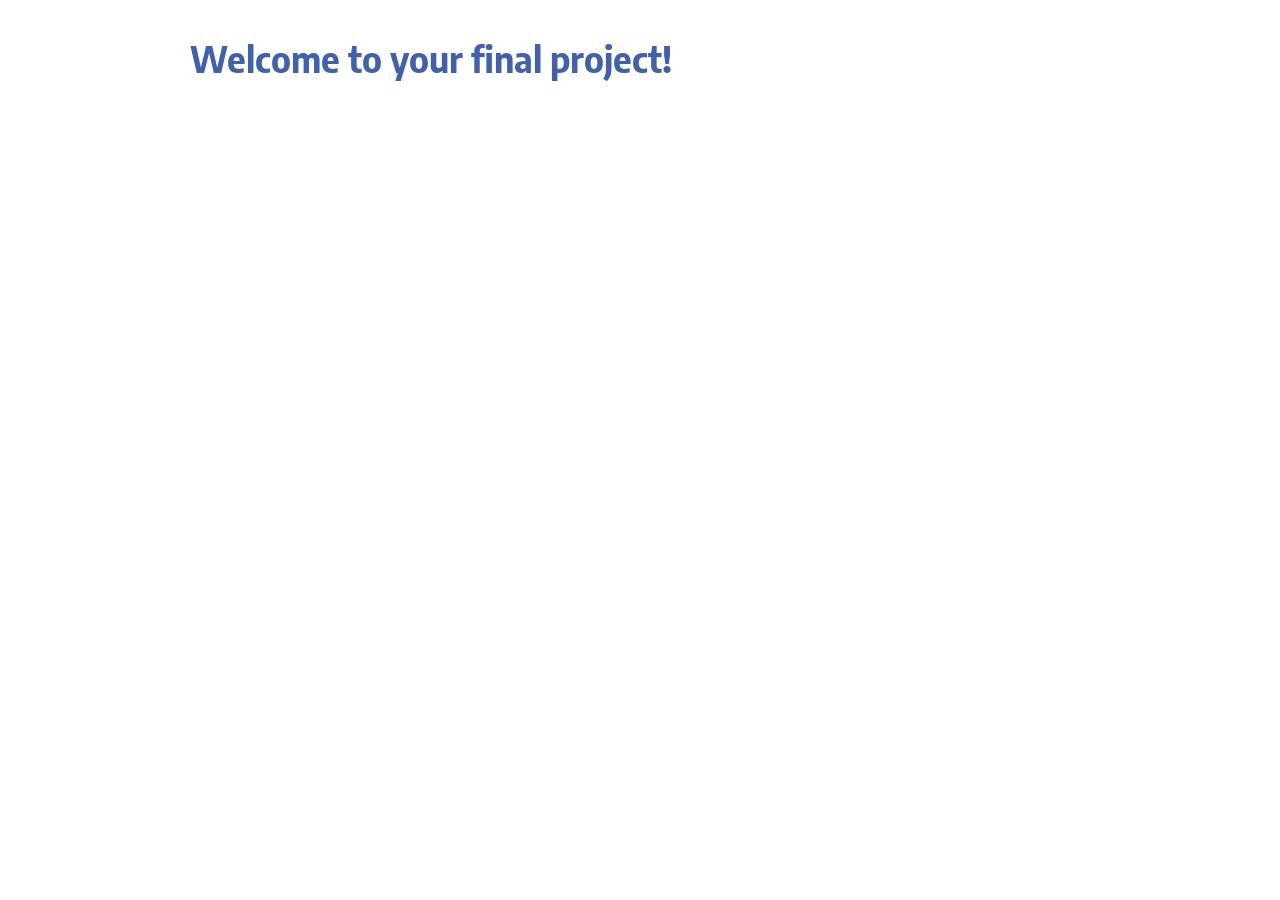
==== index.html @ f46af699 "Initialize gh-pages" ====
<!doctype html><html lang="en"><head><meta charset="utf-8"><meta http-equiv="X-UA-Compatible" content="IE=edge"><meta name="viewport" content="width=device-width,initial-scale=1"><meta name="description" content="Update your description here"/><title>Update your title here</title><link rel="shortcut icon" href="/images/favicons/favicon.ico"><link rel="icon" type="image/png" sizes="16x16" href="/images/favicons/favicon-16x16.png"><link rel="icon" type="image/png" sizes="32x32" href="/images/favicons/favicon-32x32.png"><link rel="manifest" href="/images/favicons/manifest.json"><meta name="mobile-web-app-capable" content="yes"><meta name="theme-color" content="#fff"><meta name="application-name" content="Student Site Boilerplate"><link rel="apple-touch-icon" sizes="57x57" href="/images/favicons/apple-touch-icon-57x57.png"><link rel="apple-touch-icon" sizes="60x60" href="/images/favicons/apple-touch-icon-60x60.png"><link rel="apple-touch-icon" sizes="72x72" href="/images/favicons/apple-touch-icon-72x72.png"><link rel="apple-touch-icon" sizes="76x76" href="/images/favicons/apple-touch-icon-76x76.png"><link rel="apple-touch-icon" sizes="114x114" href="/images/favicons/apple-touch-icon-114x114.png"><link rel="apple-touch-icon" sizes="120x120" href="/images/favicons/apple-touch-icon-120x120.png"><link rel="apple-touch-icon" sizes="144x144" href="/images/favicons/apple-touch-icon-144x144.png"><link rel="apple-touch-icon" sizes="152x152" href="/images/favicons/apple-touch-icon-152x152.png"><link rel="apple-touch-icon" sizes="167x167" href="/images/favicons/apple-touch-icon-167x167.png"><link rel="apple-touch-icon" sizes="180x180" href="/images/favicons/apple-touch-icon-180x180.png"><link rel="apple-touch-icon" sizes="1024x1024" href="/images/favicons/apple-touch-icon-1024x1024.png"><meta name="apple-mobile-web-app-capable" content="yes"><meta name="apple-mobile-web-app-status-bar-style" content="black-translucent"><meta name="apple-mobile-web-app-title" content="Student Site Boilerplate"><meta name="viewport" content="width=device-width,initial-scale=1"><link href="style.a7c01fe86505acb54447.css" rel="stylesheet"></head><body><main class="content-container"><h1 class="page-heading">Welcome to your final project!</h1></main><script src="main.f0ea4228673b4ac65ea8.js"></script></body></html>
---- style.a7c01fe86505acb54447.css ----
@import url(https://fonts.googleapis.com/css2?family=Encode+Sans&family=Encode+Sans+Semi+Condensed:wght@700&display=swap);html{line-height:1.15;-webkit-text-size-adjust:100%}body{margin:0}main{display:block}h1{font-size:2em;margin:.67em 0}hr{box-sizing:content-box;height:0;overflow:visible}pre{font-family:monospace,monospace;font-size:1em}a{background-color:transparent}abbr[title]{border-bottom:none;text-decoration:underline;-webkit-text-decoration:underline dotted;text-decoration:underline dotted}b,strong{font-weight:bolder}code,kbd,samp{font-family:monospace,monospace;font-size:1em}small{font-size:80%}sub,sup{font-size:75%;line-height:0;position:relative;vertical-align:baseline}sub{bottom:-.25em}sup{top:-.5em}img{border-style:none}button,input,optgroup,select,textarea{font-family:inherit;font-size:100%;line-height:1.15;margin:0}button,input{overflow:visible}button,select{text-transform:none}[type=button],[type=reset],[type=submit],button{-webkit-appearance:button}[type=button]::-moz-focus-inner,[type=reset]::-moz-focus-inner,[type=submit]::-moz-focus-inner,button::-moz-focus-inner{border-style:none;padding:0}[type=button]:-moz-focusring,[type=reset]:-moz-focusring,[type=submit]:-moz-focusring,button:-moz-focusring{outline:1px dotted ButtonText}fieldset{padding:.35em .75em .625em}legend{box-sizing:border-box;color:inherit;display:table;max-width:100%;padding:0;white-space:normal}progress{vertical-align:baseline}textarea{overflow:auto}[type=checkbox],[type=radio]{box-sizing:border-box;padding:0}[type=number]::-webkit-inner-spin-button,[type=number]::-webkit-outer-spin-button{height:auto}[type=search]{-webkit-appearance:textfield;outline-offset:-2px}[type=search]::-webkit-search-decoration{-webkit-appearance:none}::-webkit-file-upload-button{-webkit-appearance:button;font:inherit}details{display:block}summary{display:list-item}[hidden],template{display:none}body{font-family:Encode Sans,sans-serif;font-size:18px;line-height:1.5}h1,h2,h3,h4,h5,h6,strong{font-family:Encode Sans Semi Condensed,sans-serif;line-height:1.3;margin-top:0}a,h1{color:#1b6e97}aside{font-size:.8em}ol,ul{padding-left:2em}.content-container{margin:0 auto;max-width:900px;padding:1em}@media screen and (min-width:768px){.content-container{display:grid;grid-gap:3em;grid-template-columns:repeat(3,1fr);padding:2em 1em 5em}}.page-heading{grid-column:span 3}.introduction{grid-column:span 2;grid-row:span 2}.promotion{background:#f2f4fa;border:1px solid #4261ab;padding:2em}.page-heading{color:#ab424a}@media screen and (min-width:500px){.page-heading{color:#dd7c00}}@media screen and (min-width:768px){.page-heading{color:#3b975f}}@media screen and (min-width:1200px){.page-heading{color:#4261ab}}
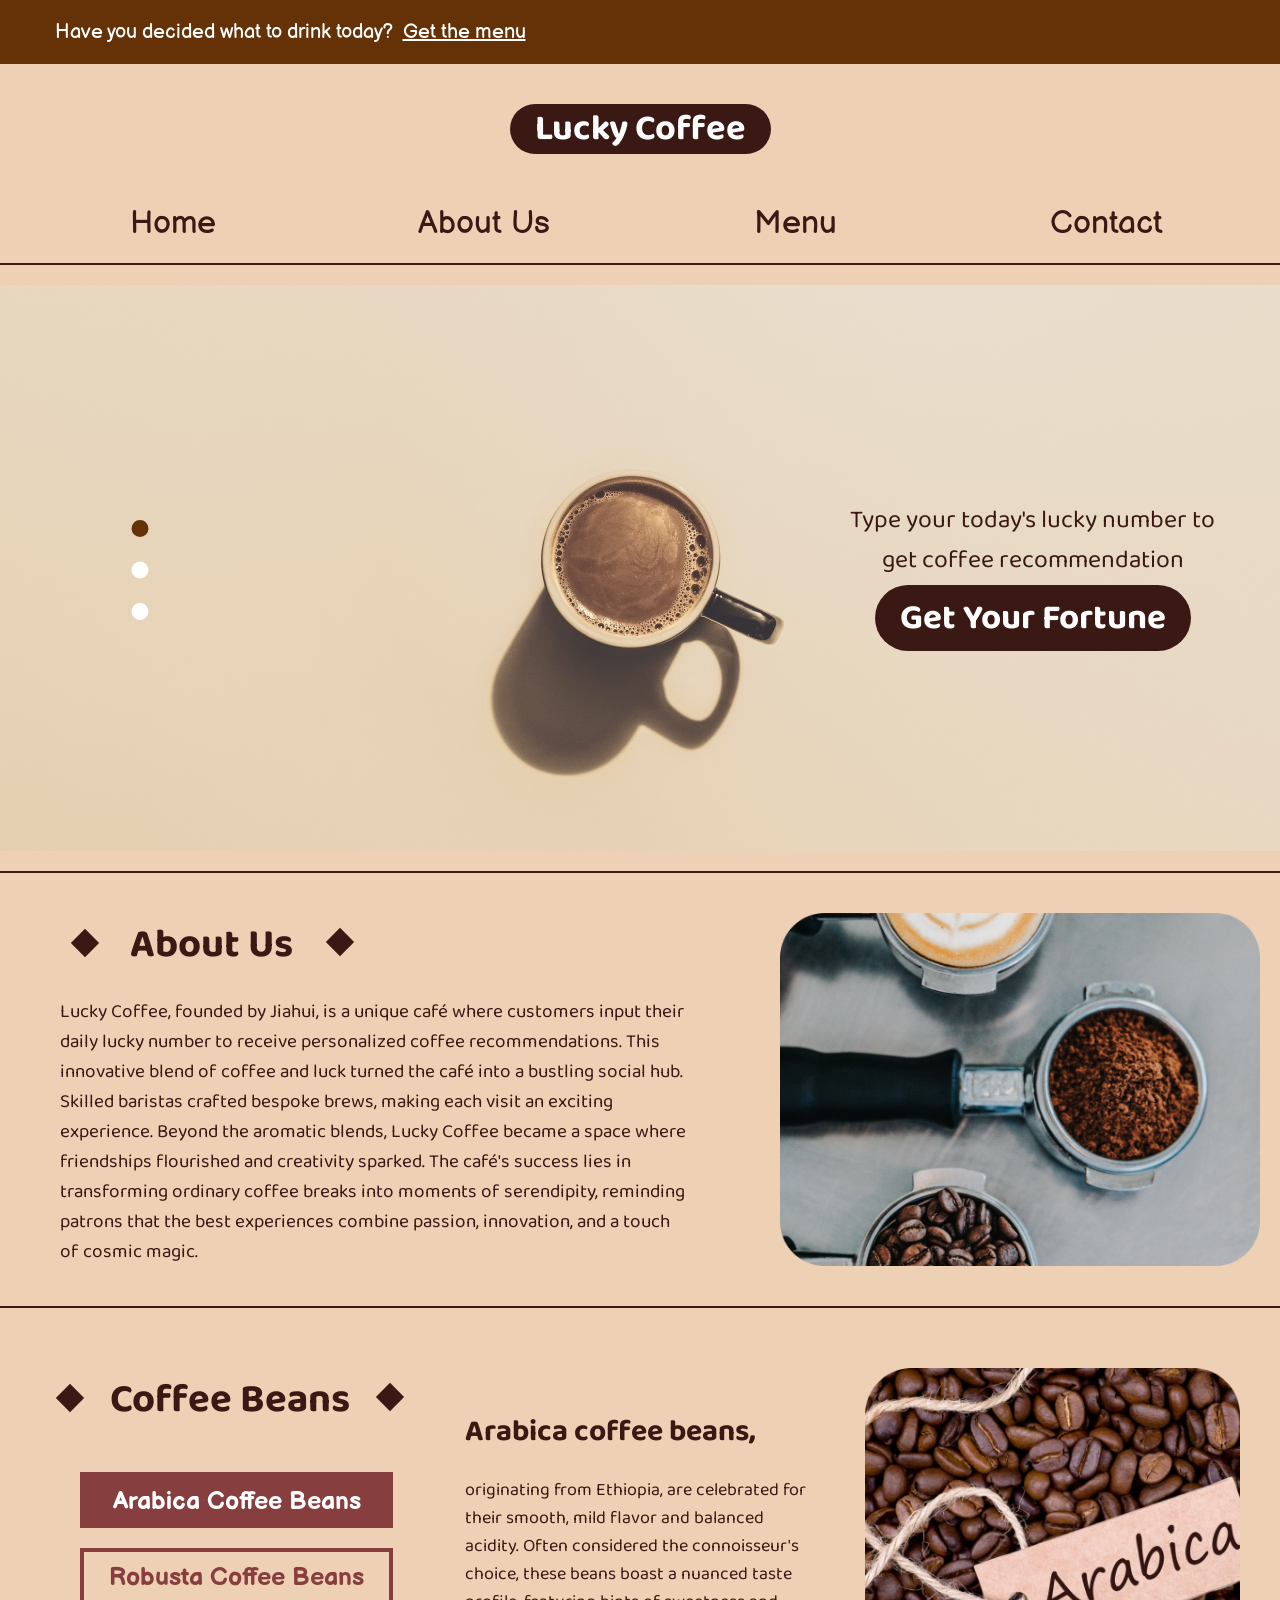
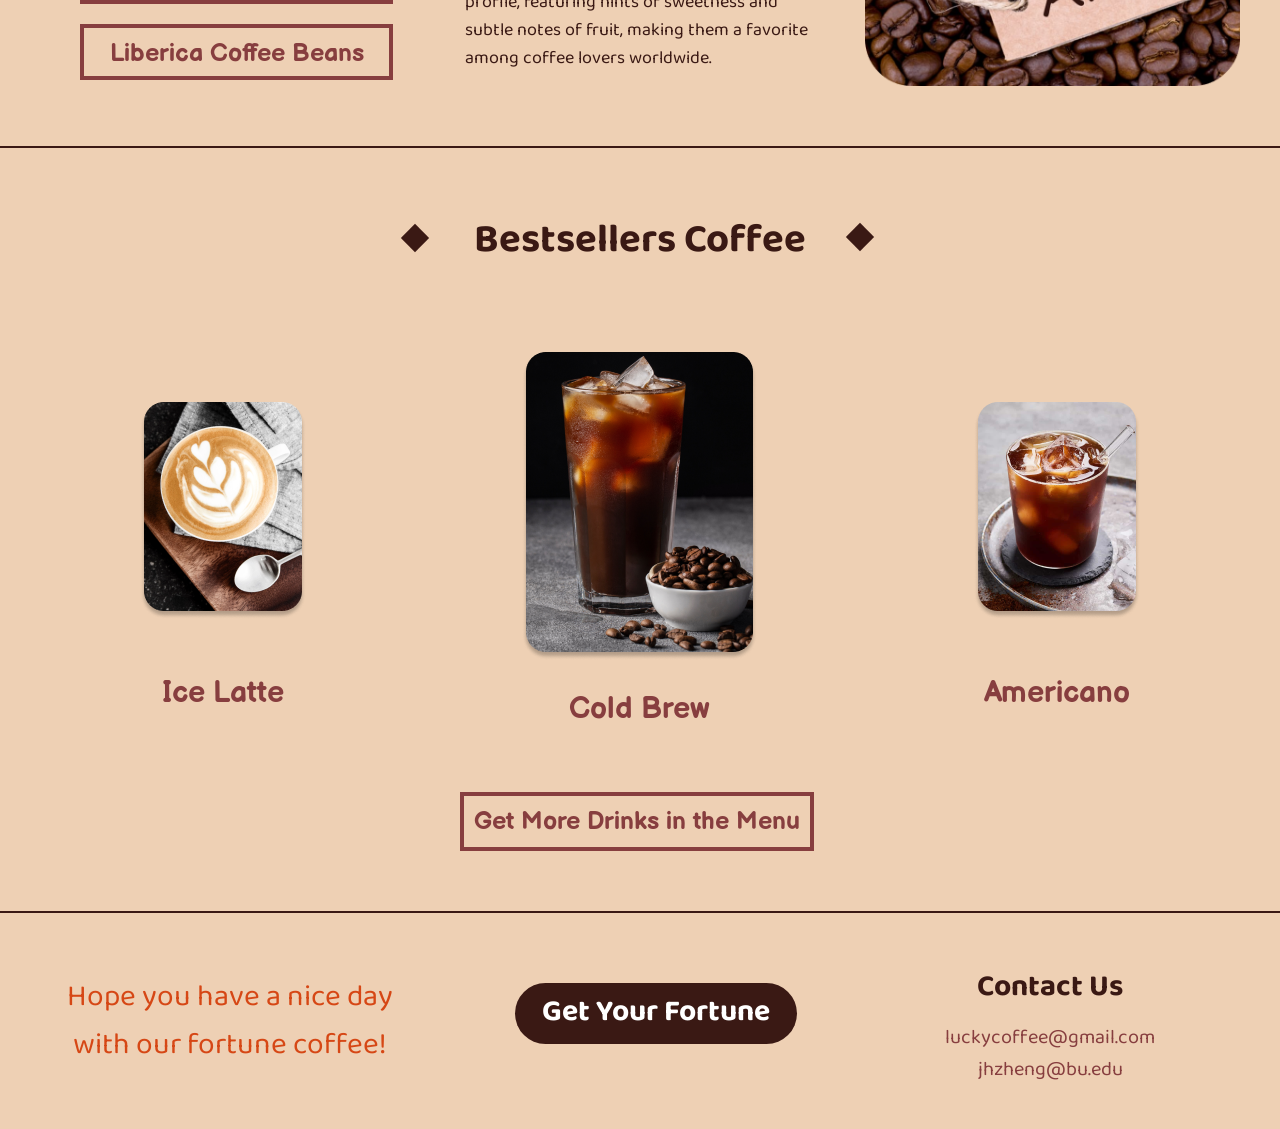
==== commit 800aee4d: "Updates" ====
--- a/index.html
+++ b/index.html
@@ -1 +1,195 @@
-<!doctype html><html lang="en"><head><meta charset="utf-8"><meta http-equiv="X-UA-Compatible" content="IE=edge"><meta name="viewport" content="width=device-width,initial-scale=1"><meta name="description" content="Update your description here"/><title>Update your title here</title><link rel="shortcut icon" href="/images/favicons/favicon.ico"><link rel="icon" type="image/png" sizes="16x16" href="/images/favicons/favicon-16x16.png"><link rel="icon" type="image/png" sizes="32x32" href="/images/favicons/favicon-32x32.png"><link rel="manifest" href="/images/favicons/manifest.json"><meta name="mobile-web-app-capable" content="yes"><meta name="theme-color" content="#fff"><meta name="application-name" content="Student Site Boilerplate"><link rel="apple-touch-icon" sizes="57x57" href="/images/favicons/apple-touch-icon-57x57.png"><link rel="apple-touch-icon" sizes="60x60" href="/images/favicons/apple-touch-icon-60x60.png"><link rel="apple-touch-icon" sizes="72x72" href="/images/favicons/apple-touch-icon-72x72.png"><link rel="apple-touch-icon" sizes="76x76" href="/images/favicons/apple-touch-icon-76x76.png"><link rel="apple-touch-icon" sizes="114x114" href="/images/favicons/apple-touch-icon-114x114.png"><link rel="apple-touch-icon" sizes="120x120" href="/images/favicons/apple-touch-icon-120x120.png"><link rel="apple-touch-icon" sizes="144x144" href="/images/favicons/apple-touch-icon-144x144.png"><link rel="apple-touch-icon" sizes="152x152" href="/images/favicons/apple-touch-icon-152x152.png"><link rel="apple-touch-icon" sizes="167x167" href="/images/favicons/apple-touch-icon-167x167.png"><link rel="apple-touch-icon" sizes="180x180" href="/images/favicons/apple-touch-icon-180x180.png"><link rel="apple-touch-icon" sizes="1024x1024" href="/images/favicons/apple-touch-icon-1024x1024.png"><meta name="apple-mobile-web-app-capable" content="yes"><meta name="apple-mobile-web-app-status-bar-style" content="black-translucent"><meta name="apple-mobile-web-app-title" content="Student Site Boilerplate"><meta name="viewport" content="width=device-width,initial-scale=1"><link href="style.a7c01fe86505acb54447.css" rel="stylesheet"></head><body><main class="content-container"><h1 class="page-heading">Welcome to your final project!</h1></main><script src="main.f0ea4228673b4ac65ea8.js"></script></body></html>+<!DOCTYPE html>
+<html lang="en">
+
+<head>
+	<meta charset="utf-8">
+	<meta http-equiv="X-UA-Compatible" content="IE=edge">
+	<meta name="viewport" content="width=device-width, initial-scale=1">
+	<meta name="description" content="Update your description here" />
+	<title>Lucky Coffee</title>
+	<!--
+		This is where you should link your CSS file.
+	-->
+	<link rel="stylesheet" href="css/style.css">
+</head>
+
+<body>
+	<main class="content-container">
+
+		<!-- This is main page content -->
+
+		<p class="question">Have you decided what to drink today?
+			<a class="link-getthemenu" href="menu.html">Get the menu</a>
+		</p>
+
+		<div class="logo-container">
+			<h1 class="logo">Lucky Coffee</h1>
+		</div>
+
+		<section class="navigation">
+			<nav>
+				<a href="index.html">Home</a>
+			</nav>
+			<nav>
+				<a href="#page-aboutus">About Us</a>
+			</nav>
+			<nav>
+				<a href="menu.html">Menu</a>
+			</nav>
+			<nav>
+				<a href="#page-contactus">Contact</a>
+			</nav>
+		</section>
+
+		<div class="long-line"></div>
+
+		<section class="type">
+			<p class="guidance">Type your today's lucky number to get coffee recommendation</p>
+			<h1 class="fortune">
+				<a class="link-fortune" href="question games.html">Get Your Fortune</a>
+			</h1>
+		</section>
+
+		<div class="image-container">
+			<img class="img-coffee1" src="images/coffee1.png"
+				alt="the first rolling picture presenting coffee on the center" id="coffee1">
+
+			<div class="switch-button" id="switchButton">
+				<!-- Get the code from figma dev mode -->
+				<svg class="circles" xmlns="http://www.w3.org/2000/svg" width="10" height="59" viewBox="0 0 10 59"
+					fill="none">
+					<circle id="circle1" cx="5" cy="5" r="5" transform="matrix(-1 0 0 1 10 0)" fill="#653208" />
+					<circle id="circle3" cx="5" cy="5" r="5" transform="matrix(-1 0 0 1 10 49)" fill="white" />
+					<circle id="circle2" cx="5" cy="5" r="5" transform="matrix(-1 0 0 1 10 24.5)" fill="white" />
+				</svg>
+
+			</div>
+		</div>
+
+		<div class="long-line"></div>
+
+		<section class="aboutus-img">
+			<section class="aboutus-p">
+				<div id="page-aboutus">
+					<h1 class="about-us">About Us</h1>
+				</div>
+				<p class="story">Lucky Coffee, founded by Jiahui, is a unique café where customers input their daily lucky
+					number to
+					receive
+					personalized coffee recommendations. This innovative blend of coffee and luck turned the café into a
+					bustling social hub. Skilled baristas crafted bespoke brews, making each visit an exciting experience.
+					Beyond the aromatic blends, Lucky Coffee became a space where friendships flourished and creativity
+					sparked.
+					The café's success lies in transforming ordinary coffee breaks into moments of serendipity, reminding
+					patrons that the best experiences combine passion, innovation, and a touch of cosmic magic.</p>
+			</section>
+
+			<img class="img-coffeepowder" src="images/coffee powder.png" alt="coffee powder on wooden table">
+		</section>
+
+		<div class="long-line"></div>
+
+		<section class="beans-img">
+
+			<section class="beansname">
+				<h1 class="coffee-beans">Coffee Beans</h1>
+				<section class="beansname-sub">
+					<h2 class="arabica" id="Arabica">Arabica Coffee Beans</h2>
+					<h2 class="robusta" id="Robusta">Robusta Coffee Beans</h2>
+					<h2 class="liberica" id="Liberica">Liberica Coffee Beans</h2>
+				</section>
+			</section>
+
+			<div id="arabicaintro-img">
+				<section class="beansintro-img">
+					<section class="beansintro">
+						<p class="p-a-title">Arabica coffee beans,</p>
+						<p class="p-arabica">originating from Ethiopia, are celebrated for their smooth, mild flavor and
+							balanced
+							acidity. Often considered the connoisseur's choice, these beans boast a nuanced taste profile,
+							featuring
+							hints of sweetness and subtle notes of fruit, making them a favorite among coffee lovers worldwide.
+						</p>
+					</section>
+					<img class="img-arabicabeans" src="images/arabica beans.png" alt="arabica coffee beans">
+				</section>
+			</div>
+
+			<div id="robustaintro-img">
+				<section class="beansintro-img">
+					<section class="beansintro">
+						<p class="p-a-title">Robusta coffee beans,</p>
+						<p class="p-arabica">predominantly grown in Africa and Southeast Asia, are known for their robust,
+							strong flavor and higher caffeine content compared to Arabica beans. With a slightly bitter taste
+							and earthy notes, Robusta beans are commonly used in espresso blends, adding depth and a lingering,
+							bold finish to the brew.
+						</p>
+					</section>
+					<img class="img-arabicabeans" src="images/robusta beans.png" alt="robusta coffee beans">
+				</section>
+			</div>
+
+			<div id="libericaintro-img">
+				<section class="beansintro-img">
+					<section class="beansintro">
+						<p class="p-a-title">Liberica coffee beans,</p>
+						<p class="p-arabica">originating from West Africa, have a distinct flavor profile characterized by
+							woody and smoky notes. Unlike the more common Arabica and Robusta beans, Liberica beans have an
+							irregular shape and a unique taste that appeals to those seeking a different coffee experience.
+						</p>
+					</section>
+					<img class="img-arabicabeans" src="images/liberica beans.png" alt="liberica coffee beans">
+				</section>
+			</div>
+		</section>
+
+		<div class="long-line"></div>
+
+		<h1 class="bestsellers">Bestsellers Coffee</h1>
+
+		<section class="latte-coldbrew-americano">
+			<section class="latte">
+				<img src="images/latte.png" alt="ice latte on the table">
+				<h2 class="latte">Ice Latte</h2>
+			</section>
+
+			<section class="coldbrew">
+				<img src="images/cold brew.png" alt="cold brew on the table">
+				<h2 class="cold brew">Cold Brew</h2>
+			</section>
+
+			<section class="americano">
+				<img src="images/americano.png" alt="americano on the table">
+				<h2 class="americano">Americano</h2>
+			</section>
+		</section>
+
+		<p class="get-menu">
+			<a class="link-menu" href="menu.html">Get More Drinks in the Menu</a>
+		</p>
+
+		<div class="long-line"></div>
+
+		<section class="bottom-contact">
+			<p class="hope">Hope you have a nice day with our fortune coffee!</p>
+			<h1 class="bottom-fortune">
+				<a class="link-fortune" href="question games.html">Get Your Fortune</a>
+			</h1>
+			<section class="bottom-contactus">
+				<div id="page-contactus">
+					<h1 class="contact-us">Contact Us</h1>
+				</div>
+				<p class="info1">luckycoffee@gmail.com</p>
+				<p class="info2">jhzheng@bu.edu</p>
+			</section>
+		</section>
+
+	</main>
+	<!--
+		This is where you should link your JS file.
+	-->
+	<script src="js/scripts.js"></script>
+
+</body>
+
+</html>
--- a/css/style.css
+++ b/css/style.css
@@ -0,0 +1,860 @@
+/* Get the instruction from Professor lecture */
+@import url('https://fonts.googleapis.com/css2?family=Baloo+2:wght@400;800&family=Balsamiq+Sans&display=swap');
+
+* {
+	box-sizing: border-box
+}
+
+body {
+	background-color: #EED0B4;
+	margin: 0;
+}
+
+.question {
+	background-color: #653208;
+	padding: 20px;
+	color: #FFF;
+	text-align: center;
+	font-family: "Balsamiq Sans", sans-serif;
+	font-size: 10px;
+	font-style: normal;
+	font-weight: 400;
+	line-height: normal;
+	display: flex;
+	justify-content: center;
+	align-items: center;
+	gap: 10px;
+	margin: 0;
+}
+
+.logo-container {
+	text-align: center;
+}
+
+.logo {
+	color: #FFF;
+	text-align: center;
+	font-family: 'Baloo 2', sans-serif;
+	font-size: 20px;
+	font-style: normal;
+	font-weight: 700;
+	line-height: 20px;
+
+	/* 133.333% */
+	display: inline-block;
+	background-color: #3A1914;
+	border-radius: 50px;
+	margin: 0;
+	padding: 5px 15px;
+	margin-top: 10px;
+}
+
+.navigation {
+	color: #3A1914;
+	text-align: center;
+	font-family: "Balsamiq Sans", sans-serif;
+	font-size: 15px;
+	font-style: normal;
+	font-weight: 400;
+	line-height: normal;
+	flex-direction: row;
+	display: grid;
+	grid-template-columns: 1fr 1fr 1fr 1fr;
+	grid-gap: 10px;
+	margin-left: 0;
+	padding: 20px;
+}
+
+a {
+	text-decoration: none;
+	color: #3A1914;
+}
+
+.link-getthemenu {
+	color: #FFF;
+	text-decoration-line: underline;
+}
+
+.long-line {
+	width: 100%;
+	height: 2px;
+	background-color: #3A1914;
+}
+
+img {
+	max-width: 100%;
+}
+
+.img-coffee1 {
+	display: flex;
+	align-items: center;
+	padding-top: 20px;
+	padding-bottom: 20px;
+}
+
+p {
+	color: #3A1914;
+	font-family: 'Baloo 2', sans-serif;
+	font-size: 20px;
+	font-style: normal;
+	font-weight: 400;
+	line-height: normal;
+}
+
+.guidance {
+	text-align: center;
+	font-size: 10px;
+	font-style: normal;
+	font-weight: 400;
+	line-height: 12px;
+
+	/* 120% */
+	margin: 0;
+	margin-bottom: 5px;
+}
+
+.fortune {
+	color: #FFF;
+	text-align: center;
+	font-family: 'Baloo 2', sans-serif;
+	font-size: 13px;
+	font-style: normal;
+	font-weight: 700;
+	line-height: normal;
+	display: inline-block;
+	background-color: #3A1914;
+	border-radius: 50px;
+	padding: 5px 10px;
+	margin: 0;
+}
+
+.circles {
+	position: absolute;
+	top: 215px;
+	left: 20px;
+}
+
+.type {
+	position: absolute;
+	width: 85px;
+	top: 190px;
+	left: 220px;
+}
+
+.about-us {
+	color: #3A1914;
+	text-align: center;
+	font-family: 'Baloo 2', sans-serif;
+	font-size: 20px;
+	font-style: normal;
+	font-weight: 700;
+	line-height: normal;
+	margin: 0;
+	margin-bottom: 15px;
+	margin-top: 15px;
+}
+
+.about-us::before {
+	content: "";
+	display: block;
+	width: 10px;
+	height: 10px;
+	background: #3A1914;
+	position: relative;
+	top: 20px;
+	left: 90px;
+	z-index: -1;
+	transform: rotate(-45deg);
+}
+
+.about-us::after {
+	content: "";
+	display: block;
+	width: 10px;
+	height: 10px;
+	background: #3A1914;
+	position: relative;
+	top: -23px;
+	left: 220px;
+	z-index: -1;
+	transform: rotate(-45deg);
+}
+
+.story {
+	font-size: 13px;
+	margin: 0;
+	padding-left: 20px;
+	padding-right: 20px;
+}
+
+.img-coffeepowder {
+	margin-top: 20px;
+	margin-bottom: 20px;
+}
+
+.coffee-beans {
+	color: #3A1914;
+	text-align: center;
+	font-family: 'Baloo 2', sans-serif;
+	font-size: 20px;
+	font-style: normal;
+	font-weight: 700;
+	line-height: normal;
+	margin: 0;
+	margin-bottom: 15px;
+	margin-top: 15px;
+}
+
+.coffee-beans::before {
+	content: "";
+	display: block;
+	width: 10px;
+	height: 10px;
+	background: #3A1914;
+	position: relative;
+	top: 19px;
+	left: 75px;
+	z-index: -1;
+	transform: rotate(-45deg);
+}
+
+.coffee-beans::after {
+	content: "";
+	display: block;
+	width: 10px;
+	height: 10px;
+	background: #3A1914;
+	position: relative;
+	top: -23px;
+	left: 235px;
+	z-index: -1;
+	transform: rotate(-45deg);
+}
+
+.arabica {
+	color: #FFF;
+	text-align: center;
+	font-family: "Balsamiq Sans", sans-serif;
+	font-size: 20px;
+	font-style: normal;
+	font-weight: 700;
+	line-height: normal;
+	display: inline-block;
+	border: 4px solid var(--brown-red, #873E3F);
+	background: #873E3F;
+	width: 268.286px;
+	height: 48px;
+	padding: 10px;
+	margin: 0;
+	margin-left: 25px;
+	margin-bottom: 20px;
+}
+
+.robusta {
+	color: #873E3F;
+	text-align: center;
+	font-family: "Balsamiq Sans", sans-serif;
+	font-size: 20px;
+	font-style: normal;
+	font-weight: 700;
+	line-height: normal;
+	display: inline-block;
+	border: 4px solid var(--brown-red, #873E3F);
+	background: #EED0B4;
+	width: 268.286px;
+	height: 48px;
+	padding: 10px;
+	margin: 0;
+	margin-left: 25px;
+	margin-bottom: 20px;
+}
+
+.liberica {
+	color: #873E3F;
+	text-align: center;
+	font-family: "Balsamiq Sans", sans-serif;
+	font-size: 20px;
+	font-style: normal;
+	font-weight: 700;
+	line-height: normal;
+	display: inline-block;
+	border: 4px solid var(--brown-red, #873E3F);
+	background: #EED0B4;
+	width: 268.286px;
+	height: 48px;
+	padding: 10px;
+	margin: 0;
+	margin-left: 25px;
+	margin-bottom: 20px;
+}
+
+.p-a-title {
+	font-size: 20px;
+	font-weight: 700;
+	margin: 0;
+	padding-left: 20px;
+	padding-right: 20px;
+}
+
+.p-arabica {
+	font-size: 13px;
+	margin: 0;
+	padding-left: 20px;
+	padding-right: 20px;
+}
+
+.img-arabicabeans {
+	margin-top: 20px;
+	margin-bottom: 20px;
+}
+
+.bestsellers {
+	color: #3A1914;
+	text-align: center;
+	font-family: 'Baloo 2', sans-serif;
+	font-size: 20px;
+	font-style: normal;
+	font-weight: 700;
+	line-height: normal;
+	margin: 0;
+	margin-bottom: 15px;
+	margin-top: 15px;
+}
+
+.bestsellers::before {
+	content: "";
+	display: block;
+	width: 10px;
+	height: 10px;
+	background: #3A1914;
+	position: relative;
+	top: 20px;
+	left: 50px;
+	z-index: -1;
+	transform: rotate(-45deg);
+}
+
+.bestsellers::after {
+	content: "";
+	display: block;
+	width: 10px;
+	height: 10px;
+	background: #3A1914;
+	position: relative;
+	top: -23px;
+	left: 260px;
+	z-index: -1;
+	transform: rotate(-45deg);
+}
+
+.latte-coldbrew-americano {
+	color: #873E3F;
+	text-align: center;
+	font-family: "Balsamiq Sans", sans-serif;
+	font-size: 10px;
+	font-style: normal;
+	font-weight: 700;
+	line-height: normal;
+	flex-direction: row;
+	display: grid;
+	grid-template-columns: 1fr 1fr 1fr;
+	grid-gap: 10px;
+	padding: 20px;
+}
+
+.get-menu {
+	color: #873E3F;
+	text-align: center;
+	font-family: "Balsamiq Sans", sans-serif;
+	font-size: 15px;
+	font-style: normal;
+	font-weight: 700;
+	line-height: normal;
+	display: inline-block;
+	border: 4px solid var(--brown-red, #873E3F);
+	background: #EED0B4;
+	padding: 10px;
+	margin-left: 45px;
+	margin-top: 20px;
+	margin-bottom: 20px;
+}
+
+.link-menu {
+	color: #873E3F;
+}
+
+.bottom-contact {
+	text-align: center;
+	font-family: 'Baloo 2', sans-serif;
+	font-size: 20px;
+	font-style: normal;
+	font-weight: 400;
+	line-height: normal;
+	padding-left: 20px;
+	padding-right: 20px;
+}
+
+.link-fortune {
+	color: #FFF;
+}
+
+.hope {
+	color: #D64715;
+}
+
+.bottom-fortune {
+	color: #FFF;
+	font-weight: 700;
+	display: inline-block;
+	background-color: #3A1914;
+	border-radius: 50px;
+	padding: 5px 20px;
+	margin: 0;
+}
+
+.contact-us {
+	color: #3A1914;
+	margin-top: 20px;
+	margin-bottom: 10px;
+}
+
+.info1 {
+	color: #873E3F;
+	font-size: 15px;
+	margin: 0;
+}
+
+.info2 {
+	color: #873E3F;
+	font-size: 15px;
+	margin: 0;
+}
+
+@media (width >=843px) {
+	.question {
+		font-size: 18px;
+		margin-left: -350px;
+	}
+
+	.logo {
+		font-size: 30px;
+		margin: 0;
+		padding-top: 10px;
+		padding-bottom: 10px;
+		margin-top: 20px;
+		margin-bottom: 10px;
+	}
+
+	.navigation {
+		font-size: 20px;
+		grid-gap: 5px;
+	}
+
+	.guidance {
+		font-size: 20px;
+		margin: 0;
+		margin-bottom: 5px;
+		line-height: normal;
+	}
+
+	.fortune {
+		font-size: 25px;
+		padding-left: 15px;
+		padding-right: 15px;
+		margin-left: 25px;
+	}
+
+	.circles {
+		position: absolute;
+		top: 380px;
+		left: 50px;
+	}
+
+
+	.type {
+		position: absolute;
+		width: 270px;
+		top: 360px;
+		left: 550px;
+	}
+
+	.about-us {
+		text-align: left;
+		font-size: 25px;
+		margin: 0;
+		margin-left: 60px;
+	}
+
+	.about-us::before {
+		width: 15px;
+		height: 15px;
+		position: relative;
+		top: 25px;
+		left: -30px;
+	}
+
+	.about-us::after {
+		width: 15px;
+		height: 15px;
+		position: relative;
+		top: -30px;
+		left: 120px;
+	}
+
+	.aboutus-img {
+		flex-direction: row;
+		display: grid;
+		grid-template-columns: 1fr 1fr;
+		grid-gap: 30px;
+		margin-left: 10px;
+		padding: 20px;
+	}
+
+	.coffee-beans {
+		font-size: 25px;
+		margin-bottom: 0;
+		margin-top: 20px;
+	}
+
+	.coffee-beans::before {
+		width: 15px;
+		height: 15px;
+		position: relative;
+		top: 25px;
+		left: 310px;
+	}
+
+	.coffee-beans::after {
+		width: 15px;
+		height: 15px;
+		position: relative;
+		top: -30px;
+		left: 518px;
+	}
+
+	.beansname-sub {
+		flex-direction: row;
+		display: grid;
+		grid-template-columns: 1fr 1fr 1fr;
+		grid-gap: 5px;
+		padding: 20px;
+		margin-left: 30px;
+	}
+
+	.arabica {
+		font-size: 18px;
+		width: 224px;
+		height: 40.077px;
+		padding: 5px;
+		margin: 0;
+	}
+
+	.robusta {
+		font-size: 18px;
+		width: 224px;
+		height: 40.077px;
+		padding: 5px;
+		margin: 0;
+	}
+
+	.liberica {
+		font-size: 18px;
+		width: 224px;
+		height: 40.077px;
+		padding: 5px;
+		margin: 0;
+	}
+
+	.beansintro-img {
+		flex-direction: row;
+		display: grid;
+		grid-template-columns: 1fr 1fr;
+		grid-gap: 30px;
+		padding: 20px;
+	}
+
+	.beansintro {
+		margin-top: 60px;
+	}
+
+	.p-arabica {
+		font-size: 18px;
+		margin: 0;
+		padding-left: 20px;
+		padding-right: 20px;
+	}
+
+	.bestsellers {
+		font-size: 25px;
+		margin-top: 20px;
+		margin-bottom: 20px;
+	}
+
+	.bestsellers::before {
+		width: 15px;
+		height: 15px;
+		position: relative;
+		top: 25px;
+		left: 280px;
+	}
+
+	.bestsellers::after {
+		width: 15px;
+		height: 15px;
+		position: relative;
+		top: -30px;
+		left: 548px;
+	}
+
+	.latte {
+		margin-top: 50px;
+	}
+
+	.americano {
+		margin-top: 50px;
+	}
+
+	.get-menu {
+		margin-left: 305px;
+		margin-bottom: 40px;
+	}
+
+	.bottom-contact {
+		flex-direction: row;
+		display: grid;
+		grid-template-columns: 1fr 1fr 1fr;
+		grid-gap: 30px;
+		padding: 20px;
+		padding-top: 30px;
+		padding-bottom: 30px;
+	}
+
+	.bottom-fortune {
+		font-size: 25px;
+		width: 237px;
+		height: 51.266px;
+		margin-top: 30px;
+		margin-left: 10px;
+	}
+
+}
+
+@media (width >=1280px) {
+	.question {
+		font-size: 20px;
+		margin-left: -700px;
+	}
+
+	.logo {
+		font-size: 36px;
+		padding: 15px 25px;
+		margin-top: 40px;
+		margin-bottom: 30px;
+	}
+
+	.navigation {
+		font-size: 32px;
+	}
+
+	.type {
+		position: absolute;
+		width: 365px;
+		top: 500px;
+		left: 850px;
+	}
+
+	.guidance {
+		font-size: 25px;
+	}
+
+	.fortune {
+		font-size: 35px;
+		padding-left: 25px;
+		padding-right: 25px;
+	}
+
+	.circles {
+		width: 100px;
+		height: 100px;
+		position: absolute;
+		top: 520px;
+		left: 90px;
+	}
+
+	.about-us {
+		text-align: left;
+		font-size: 40px;
+		margin: 0;
+		margin-left: 100px;
+	}
+
+	.about-us::before {
+		width: 20px;
+		height: 20px;
+		position: relative;
+		top: 40px;
+		left: -55px;
+	}
+
+	.about-us::after {
+		width: 20px;
+		height: 20px;
+		position: relative;
+		top: -45px;
+		left: 200px;
+	}
+
+	.story {
+		font-size: 19px;
+		margin-left: 10px;
+		margin-right: 40px;
+	}
+
+	.aboutus-img {
+		flex-direction: row;
+		display: grid;
+		grid-template-columns: 1.5fr 1fr;
+		grid-gap: 30px;
+		margin-left: 10px;
+		padding: 20px;
+	}
+
+	.coffee-beans {
+		font-size: 40px;
+	}
+
+	.coffee-beans::before {
+		width: 20px;
+		height: 20px;
+		position: relative;
+		top: 40px;
+		left: 30px;
+	}
+
+	.coffee-beans::after {
+		width: 20px;
+		height: 20px;
+		position: relative;
+		top: -45px;
+		left: 350px;
+	}
+
+	.beansname-sub {
+		display: block;
+		margin: 0;
+	}
+
+	.arabica {
+		font-size: 25px;
+		width: 313px;
+		height: 56px;
+		padding: 10px;
+		margin-left: 30px;
+		margin-bottom: 20px;
+	}
+
+	.robusta {
+		font-size: 25px;
+		width: 313px;
+		height: 56px;
+		padding: 10px;
+		margin-left: 30px;
+		margin-bottom: 20px;
+	}
+
+	.liberica {
+		font-size: 25px;
+		width: 313px;
+		height: 56px;
+		padding: 10px;
+		margin-left: 30px;
+		margin-bottom: 20px;
+	}
+
+	.p-a-title {
+		font-size: 30px;
+		padding-left: 5px;
+	}
+
+	.p-arabica {
+		font-size: 18px;
+		padding-top: 20px;
+		padding-left: 5px;
+	}
+
+	.beans-img {
+		flex-direction: row;
+		display: grid;
+		grid-template-columns: 1fr 2fr;
+		grid-gap: 30px;
+		margin-left: 10px;
+		padding: 20px;
+	}
+
+	.beansintro-img {
+		padding-left: 0;
+	}
+
+	.bestsellers {
+		font-size: 40px;
+		margin-top: 40px;
+		margin-bottom: 40px;
+	}
+
+	.bestsellers::before {
+		width: 20px;
+		height: 20px;
+		position: relative;
+		top: 40px;
+		left: 405px;
+	}
+
+	.bestsellers::after {
+		width: 20px;
+		height: 20px;
+		position: relative;
+		top: -45px;
+		left: 850px;
+	}
+
+	.latte-coldbrew-americano {
+		font-size: 20px;
+	}
+
+	.get-menu {
+		font-size: 25px;
+		margin-left: 460px;
+		margin-bottom: 60px;
+	}
+
+	.bottom-contact {
+		padding-left: 40px;
+		padding-right: 40px;
+	}
+
+	.hope {
+		font-size: 30px;
+	}
+
+	.bottom-fortune {
+		font-size: 30px;
+		width: 282px;
+		height: 61px;
+		margin-top: 40px;
+		margin-left: 65px;
+	}
+
+	.contact-us {
+		font-size: 30px;
+	}
+
+	.info1 {
+		font-size: 20px;
+	}
+
+	.info2 {
+		font-size: 20px;
+	}
+
+
+}
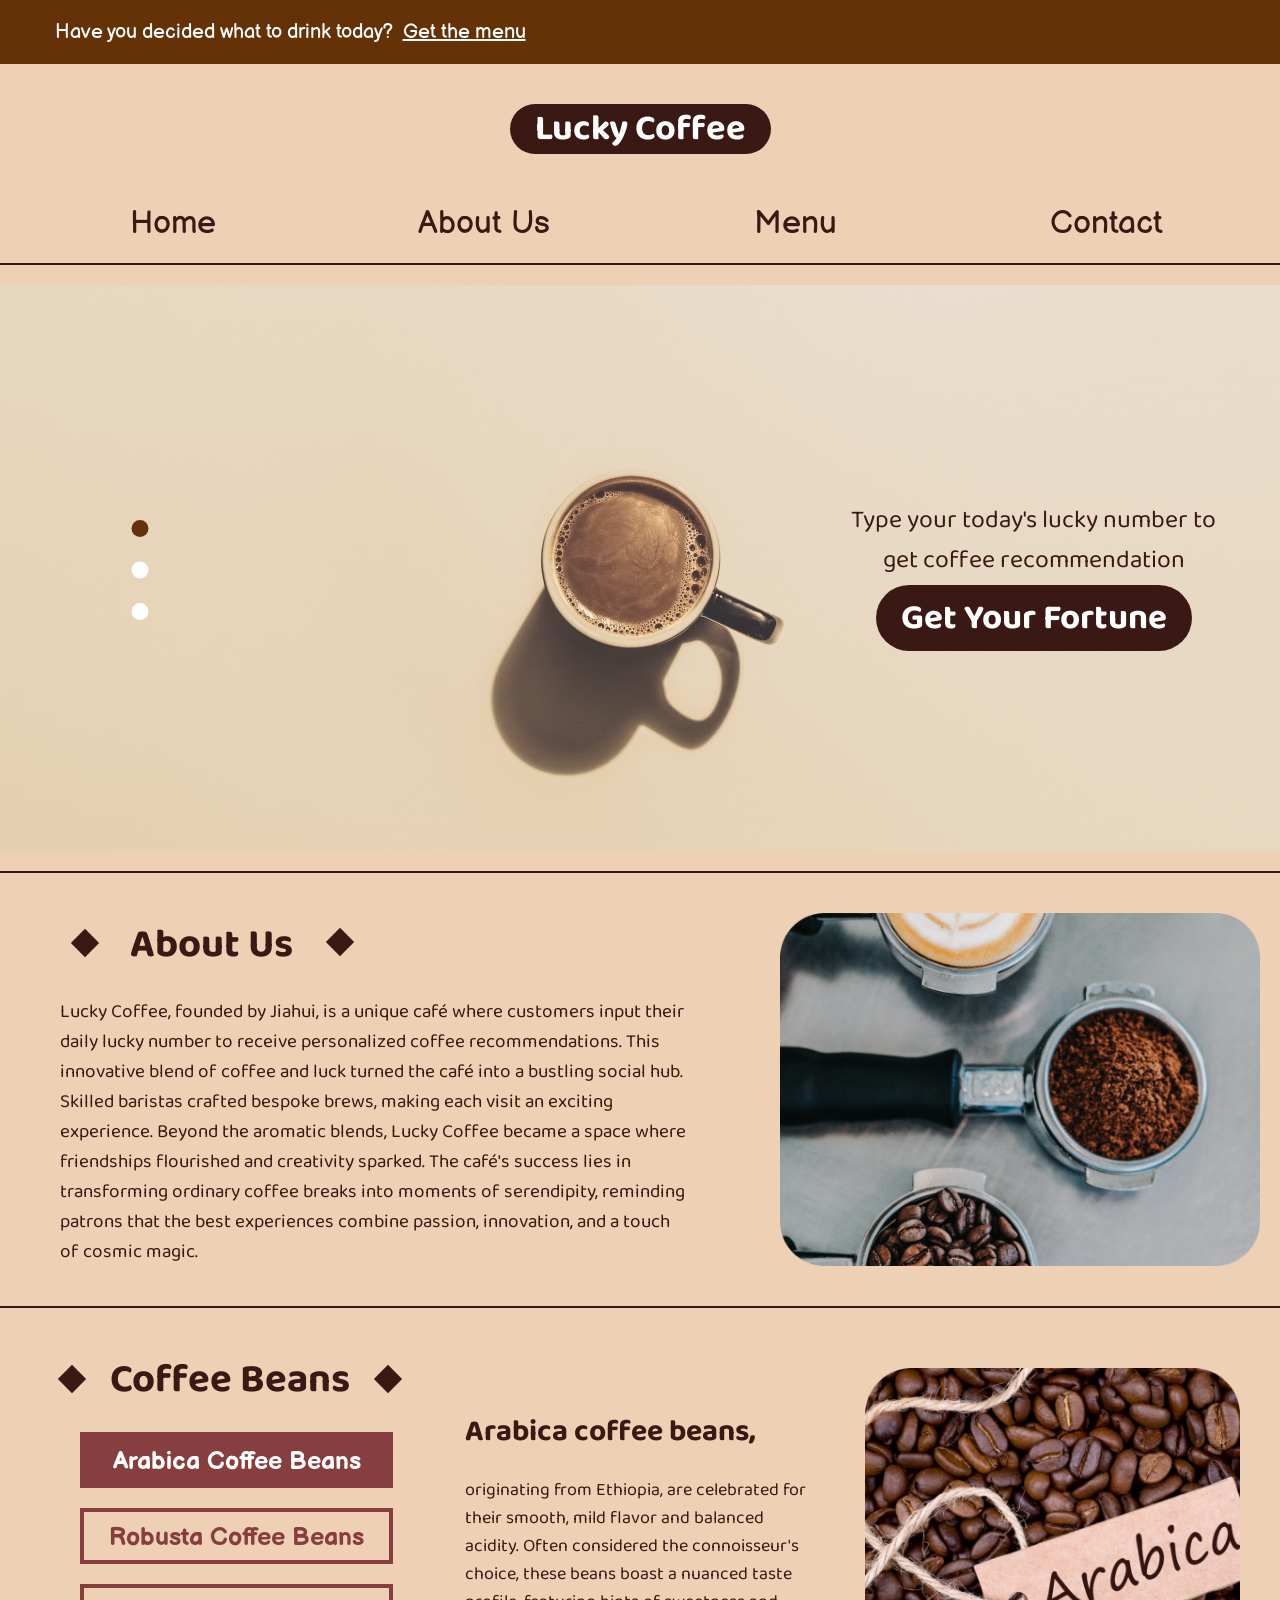
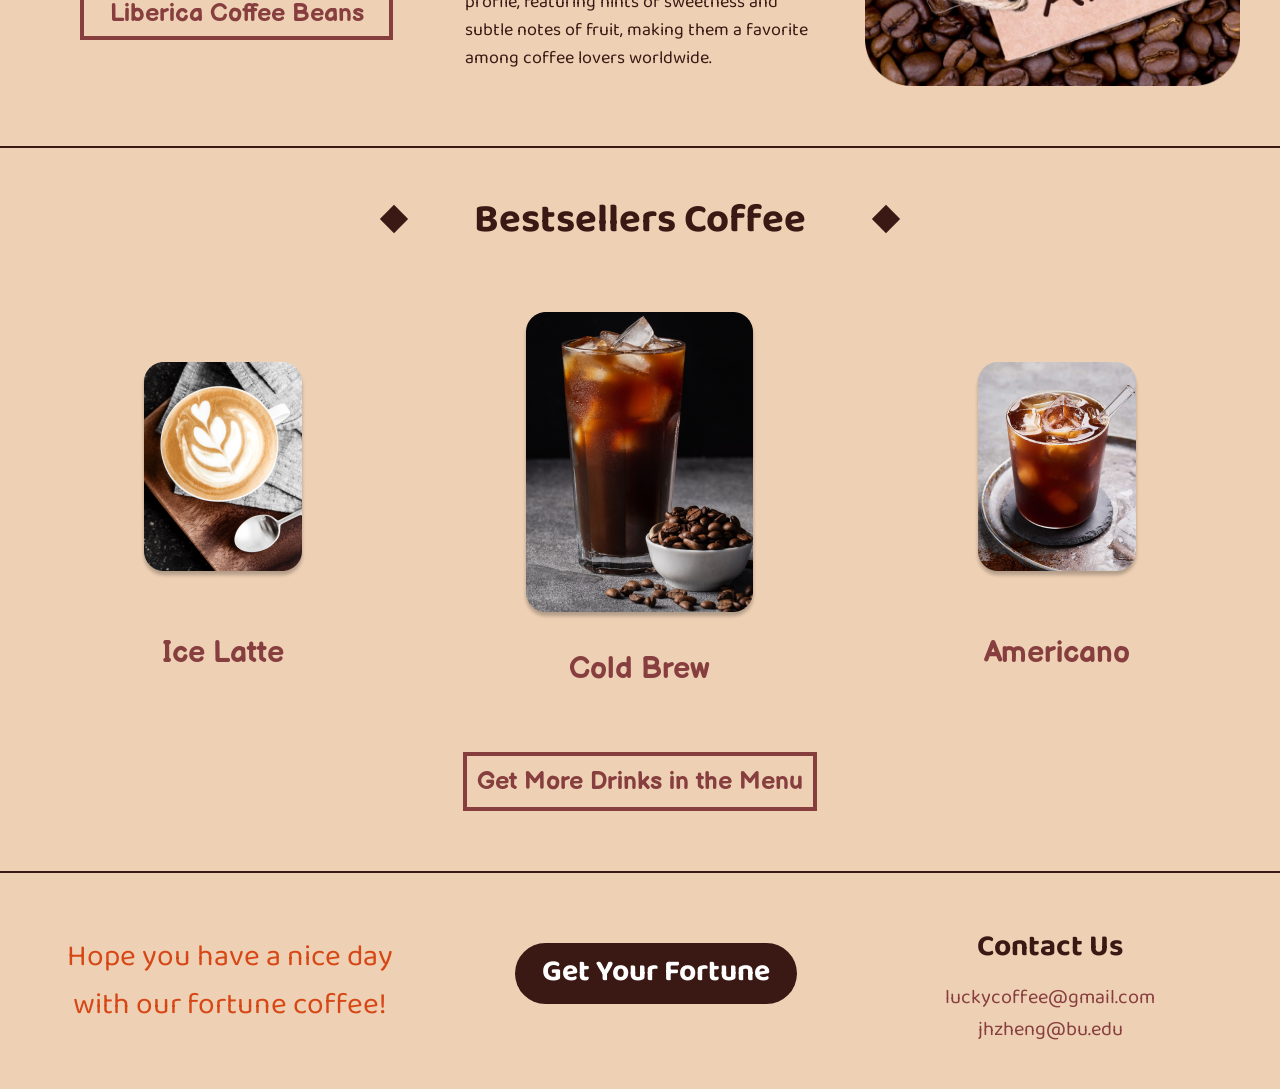
==== commit 053ee0a8: "Updates" ====
--- a/index.html
+++ b/index.html
@@ -93,11 +93,13 @@
 
 			<section class="beansname">
 				<h1 class="coffee-beans">Coffee Beans</h1>
-				<section class="beansname-sub">
-					<h2 class="arabica" id="Arabica">Arabica Coffee Beans</h2>
-					<h2 class="robusta" id="Robusta">Robusta Coffee Beans</h2>
-					<h2 class="liberica" id="Liberica">Liberica Coffee Beans</h2>
-				</section>
+				<div class="beansname-container">
+					<section class="beansname-sub">
+						<h2 class="arabica" id="Arabica">Arabica Coffee Beans</h2>
+						<h2 class="robusta" id="Robusta">Robusta Coffee Beans</h2>
+						<h2 class="liberica" id="Liberica">Liberica Coffee Beans</h2>
+					</section>
+				</div>
 			</section>
 
 			<div id="arabicaintro-img">
@@ -108,7 +110,8 @@
 							balanced
 							acidity. Often considered the connoisseur's choice, these beans boast a nuanced taste profile,
 							featuring
-							hints of sweetness and subtle notes of fruit, making them a favorite among coffee lovers worldwide.
+							hints of sweetness and subtle notes of fruit, making them a favorite among coffee lovers
+							worldwide.
 						</p>
 					</section>
 					<img class="img-arabicabeans" src="images/arabica beans.png" alt="arabica coffee beans">
@@ -120,8 +123,10 @@
 					<section class="beansintro">
 						<p class="p-a-title">Robusta coffee beans,</p>
 						<p class="p-arabica">predominantly grown in Africa and Southeast Asia, are known for their robust,
-							strong flavor and higher caffeine content compared to Arabica beans. With a slightly bitter taste
-							and earthy notes, Robusta beans are commonly used in espresso blends, adding depth and a lingering,
+							strong flavor and higher caffeine content compared to Arabica beans. With a slightly bitter
+							taste
+							and earthy notes, Robusta beans are commonly used in espresso blends, adding depth and a
+							lingering,
 							bold finish to the brew.
 						</p>
 					</section>
@@ -143,6 +148,7 @@
 			</div>
 		</section>
 
+
 		<div class="long-line"></div>
 
 		<h1 class="bestsellers">Bestsellers Coffee</h1>
@@ -164,9 +170,11 @@
 			</section>
 		</section>
 
-		<p class="get-menu">
-			<a class="link-menu" href="menu.html">Get More Drinks in the Menu</a>
-		</p>
+		<div class="menu-container">
+			<p class="get-menu">
+				<a class="link-menu" href="menu.html">Get More Drinks in the Menu</a>
+			</p>
+		</div>
 
 		<div class="long-line"></div>
 
--- a/css/style.css
+++ b/css/style.css
@@ -85,11 +85,16 @@
 	max-width: 100%;
 }
 
+
 .img-coffee1 {
-	display: flex;
-	align-items: center;
 	padding-top: 20px;
 	padding-bottom: 20px;
+}
+
+.image-container {
+	display: flex;
+	justify-content: center;
+	align-items: center;
 }
 
 p {
@@ -131,17 +136,18 @@
 .circles {
 	position: absolute;
 	top: 215px;
-	left: 20px;
+	left: 7%;
 }
 
 .type {
 	position: absolute;
 	width: 85px;
 	top: 190px;
-	left: 220px;
+	right: 7%;
 }
 
 .about-us {
+	position: relative;
 	color: #3A1914;
 	text-align: center;
 	font-family: 'Baloo 2', sans-serif;
@@ -160,9 +166,9 @@
 	width: 10px;
 	height: 10px;
 	background: #3A1914;
-	position: relative;
-	top: 20px;
-	left: 90px;
+	position: absolute;
+	top: 32%;
+	left: 30%;
 	z-index: -1;
 	transform: rotate(-45deg);
 }
@@ -173,9 +179,9 @@
 	width: 10px;
 	height: 10px;
 	background: #3A1914;
-	position: relative;
-	top: -23px;
-	left: 220px;
+	position: absolute;
+	top: 32%;
+	right: 30%;
 	z-index: -1;
 	transform: rotate(-45deg);
 }
@@ -193,6 +199,7 @@
 }
 
 .coffee-beans {
+	position: relative;
 	color: #3A1914;
 	text-align: center;
 	font-family: 'Baloo 2', sans-serif;
@@ -211,9 +218,9 @@
 	width: 10px;
 	height: 10px;
 	background: #3A1914;
-	position: relative;
-	top: 19px;
-	left: 75px;
+	position: absolute;
+	top: 32%;
+	left: 25%;
 	z-index: -1;
 	transform: rotate(-45deg);
 }
@@ -224,11 +231,17 @@
 	width: 10px;
 	height: 10px;
 	background: #3A1914;
-	position: relative;
-	top: -23px;
-	left: 235px;
+	position: absolute;
+	top: 32%;
+	right: 25%;
 	z-index: -1;
 	transform: rotate(-45deg);
+}
+
+.beansname-container {
+	display: flex;
+	justify-content: center;
+	align-items: center;
 }
 
 .arabica {
@@ -309,6 +322,7 @@
 }
 
 .bestsellers {
+	position: relative;
 	color: #3A1914;
 	text-align: center;
 	font-family: 'Baloo 2', sans-serif;
@@ -327,9 +341,9 @@
 	width: 10px;
 	height: 10px;
 	background: #3A1914;
-	position: relative;
-	top: 20px;
-	left: 50px;
+	position: absolute;
+	top: 32%;
+	left: 15%;
 	z-index: -1;
 	transform: rotate(-45deg);
 }
@@ -340,9 +354,9 @@
 	width: 10px;
 	height: 10px;
 	background: #3A1914;
-	position: relative;
-	top: -23px;
-	left: 260px;
+	position: absolute;
+	top: 32%;
+	right: 15%;
 	z-index: -1;
 	transform: rotate(-45deg);
 }
@@ -374,9 +388,14 @@
 	border: 4px solid var(--brown-red, #873E3F);
 	background: #EED0B4;
 	padding: 10px;
-	margin-left: 45px;
 	margin-top: 20px;
 	margin-bottom: 20px;
+}
+
+.menu-container {
+	display: flex;
+	justify-content: center;
+	align-items: center;
 }
 
 .link-menu {
@@ -465,17 +484,17 @@
 	}
 
 	.circles {
+		width: 80px;
+		height: 80px;
 		position: absolute;
 		top: 380px;
-		left: 50px;
-	}
-
+	}
 
 	.type {
 		position: absolute;
 		width: 270px;
 		top: 360px;
-		left: 550px;
+		right: 5%;
 	}
 
 	.about-us {
@@ -519,26 +538,23 @@
 	.coffee-beans::before {
 		width: 15px;
 		height: 15px;
-		position: relative;
-		top: 25px;
-		left: 310px;
+		top: 28%;
+		left: 35%;
 	}
 
 	.coffee-beans::after {
 		width: 15px;
 		height: 15px;
-		position: relative;
-		top: -30px;
-		left: 518px;
+		top: 28%;
+		right: 35%;
 	}
 
 	.beansname-sub {
 		flex-direction: row;
 		display: grid;
 		grid-template-columns: 1fr 1fr 1fr;
-		grid-gap: 5px;
+		grid-gap: 40px;
 		padding: 20px;
-		margin-left: 30px;
 	}
 
 	.arabica {
@@ -593,17 +609,15 @@
 	.bestsellers::before {
 		width: 15px;
 		height: 15px;
-		position: relative;
-		top: 25px;
-		left: 280px;
+		top: 28%;
+		left: 30%;
 	}
 
 	.bestsellers::after {
 		width: 15px;
 		height: 15px;
-		position: relative;
-		top: -30px;
-		left: 548px;
+		top: 28%;
+		right: 30%;
 	}
 
 	.latte {
@@ -615,7 +629,6 @@
 	}
 
 	.get-menu {
-		margin-left: 305px;
 		margin-bottom: 40px;
 	}
 
@@ -660,7 +673,6 @@
 		position: absolute;
 		width: 365px;
 		top: 500px;
-		left: 850px;
 	}
 
 	.guidance {
@@ -678,7 +690,6 @@
 		height: 100px;
 		position: absolute;
 		top: 520px;
-		left: 90px;
 	}
 
 	.about-us {
@@ -726,17 +737,15 @@
 	.coffee-beans::before {
 		width: 20px;
 		height: 20px;
-		position: relative;
-		top: 40px;
-		left: 30px;
+		top: 32%;
+		left: 8%;
 	}
 
 	.coffee-beans::after {
 		width: 20px;
 		height: 20px;
-		position: relative;
-		top: -45px;
-		left: 350px;
+		top: 32%;
+		right: 8%;
 	}
 
 	.beansname-sub {
@@ -804,17 +813,15 @@
 	.bestsellers::before {
 		width: 20px;
 		height: 20px;
-		position: relative;
-		top: 40px;
-		left: 405px;
+		top: 32%;
+		left: 30%;
 	}
 
 	.bestsellers::after {
 		width: 20px;
 		height: 20px;
-		position: relative;
-		top: -45px;
-		left: 850px;
+		top: 32%;
+		right: 30%;
 	}
 
 	.latte-coldbrew-americano {
@@ -823,7 +830,6 @@
 
 	.get-menu {
 		font-size: 25px;
-		margin-left: 460px;
 		margin-bottom: 60px;
 	}
 
